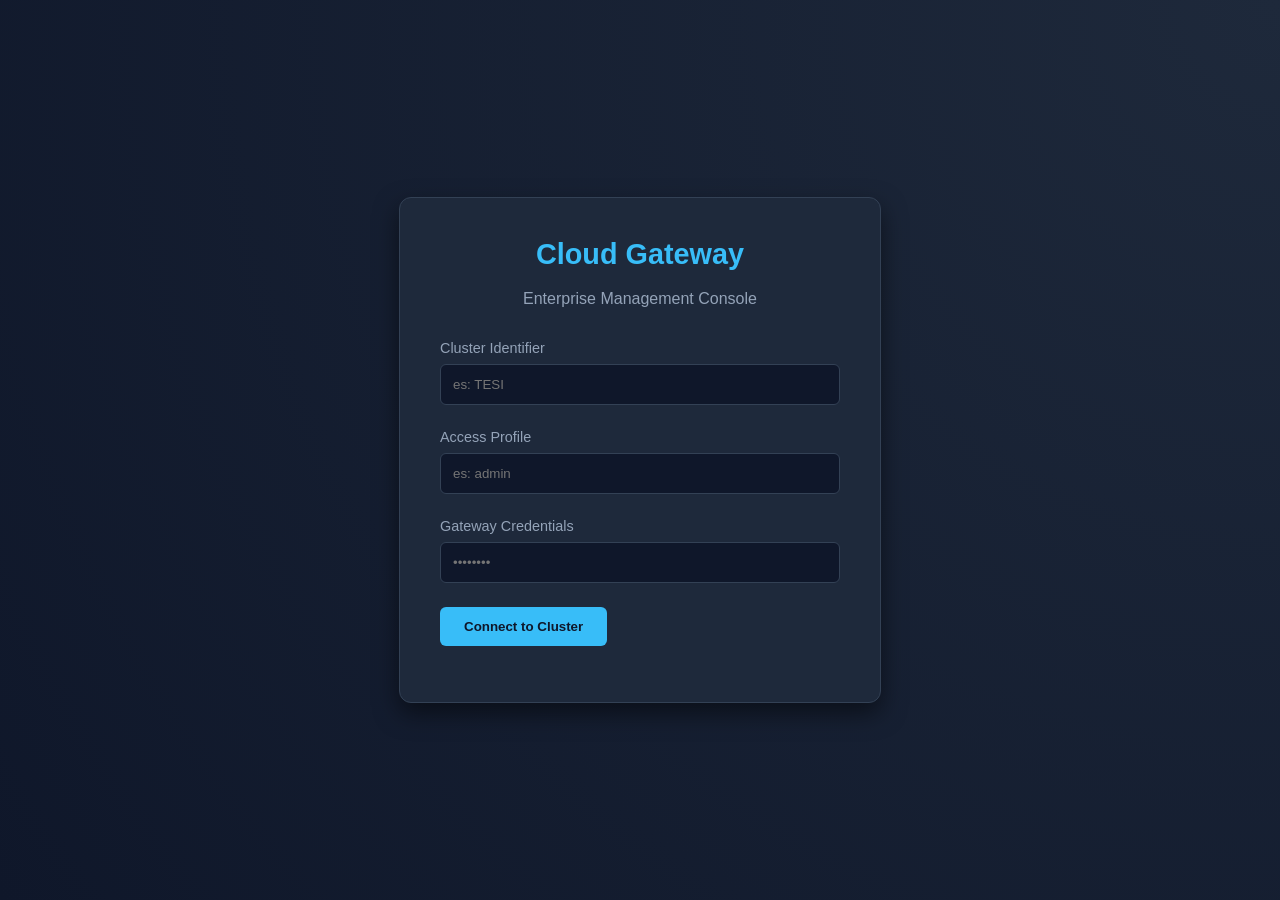
==== frontend/index.html @ ad07cfc7 "Stable frontend v1" ====
<!DOCTYPE html>
<html lang="it">
<head>
    <meta charset="UTF-8">
    <meta name="viewport" content="width=device-width, initial-scale=1.0">
    <title>K8s Gateway - Accesso</title>
    <link rel="stylesheet" href="style.css">
</head>
<body class="auth-page">
    <div class="login-card">
        <h1>Cloud Gateway</h1>
        <p>Enterprise Management Console</p>
        
        <form id="loginForm">
            <div class="form-group">
                <label>Cluster Identifier</label>
                <input type="text" id="clusterId" placeholder="es: TESI" required autocomplete="off">
            </div>
            <div class="form-group">
                <label>Access Profile</label>
                <input type="text" id="profile" placeholder="es: admin" required autocomplete="off">
            </div>
            <div class="form-group">
                <label>Gateway Credentials</label>
                <input type="password" id="password" placeholder="••••••••" required>
            </div>
            <button type="submit" class="btn-primary">Connect to Cluster</button>
        </form>
        <div id="errorMessage" style="color: var(--danger); text-align: center; margin-top: 1rem; font-size: 0.9rem;"></div>
    </div>

    <script>
        document.getElementById('loginForm').addEventListener('submit', async (e) => {
            e.preventDefault();
            const msgDiv = document.getElementById('errorMessage');
            msgDiv.innerText = "";

            const payload = {
                cluster_id: document.getElementById('clusterId').value,
                profile: document.getElementById('profile').value,
                password: document.getElementById('password').value
            };

            try {
                const response = await fetch('http://localhost:8000/auth/login', {
                    method: 'POST',
                    headers: { 'Content-Type': 'application/json' },
                    body: JSON.stringify(payload)
                });

                const data = await response.json();

                if (response.ok) {
                    localStorage.setItem('k8s_jwt', data.access_token);
                    localStorage.setItem('current_cluster', payload.cluster_id);
                    localStorage.setItem('current_profile', payload.profile);
                    window.location.href = 'dashboard.html';
                } else {
                    msgDiv.innerText = data.detail || "Authentication Failed";
                }
            } catch (err) {
                msgDiv.innerText = "Error: System Backend Unreachable";
            }
        });
    </script>
</body>
</html>
---- frontend/style.css ----
:root {
    --bg-dark: #0f172a;
    --side-nav: #1e293b;
    --accent: #38bdf8;
    --accent-hover: #0ea5e9;
    --text-main: #f1f5f9;
    --text-muted: #94a3b8;
    --card-bg: #1e293b;
    --success: #22c55e;
    --danger: #ef4444;
    --warning: #f59e0b;
    --border: #334155;
}

body { 
    font-family: 'Inter', 'Segoe UI', sans-serif; 
    background: var(--bg-dark); 
    margin: 0; 
    color: var(--text-main);
    overflow: hidden;
}

/* Scrollbar Custom */
::-webkit-scrollbar { width: 8px; }
::-webkit-scrollbar-track { background: var(--bg-dark); }
::-webkit-scrollbar-thumb { background: var(--border); border-radius: 4px; }

/* AUTH PAGE */
.auth-page { 
    display: flex; justify-content: center; align-items: center; height: 100vh;
    background: radial-gradient(circle at top right, #1e293b, #0f172a);
}
.login-card { 
    background: var(--card-bg); padding: 2.5rem; border-radius: 12px; 
    box-shadow: 0 10px 25px rgba(0,0,0,0.5); width: 400px; border: 1px solid var(--border);
}
.login-card h1 { color: var(--accent); margin-top: 0; font-size: 1.8rem; text-align: center; }
.login-card p { text-align: center; color: var(--text-muted); margin-bottom: 2rem; }

.form-group { margin-bottom: 1.5rem; }
.form-group label { display: block; margin-bottom: 8px; font-size: 0.9rem; color: var(--text-muted); }
.form-group input { 
    width: 100%; padding: 12px; box-sizing: border-box; background: var(--bg-dark);
    border: 1px solid var(--border); border-radius: 6px; color: white; transition: 0.3s;
}
.form-group input:focus { outline: none; border-color: var(--accent); box-shadow: 0 0 0 2px rgba(56, 189, 248, 0.2); }

/* DASHBOARD LAYOUT */
.navbar { 
    background: var(--side-nav); color: white; padding: 0.8rem 2rem; 
    display: flex; justify-content: space-between; align-items: center;
    border-bottom: 1px solid var(--border); height: 60px; box-sizing: border-box;
}
.nav-brand { font-weight: 800; color: var(--accent); font-size: 1.2rem; }
.btn-logout { 
    background: transparent; color: var(--text-muted); border: 1px solid var(--border);
    padding: 6px 15px; border-radius: 6px; cursor: pointer; transition: 0.3s;
}
.btn-logout:hover { background: var(--danger); color: white; border-color: var(--danger); }

.main-container { display: flex; height: calc(100vh - 60px); }

.sidebar { 
    width: 260px; background: var(--side-nav); border-right: 1px solid var(--border); 
    padding: 1.5rem 0; display: flex; flex-direction: column;
}
.sidebar ul { list-style: none; padding: 0; margin: 0; }
.sidebar li { 
    padding: 12px 24px; cursor: pointer; color: var(--text-muted);
    transition: 0.2s; border-left: 4px solid transparent; display: flex; align-items: center; gap: 10px;
}
.sidebar li:hover { background: rgba(56, 189, 248, 0.1); color: var(--accent); }
.sidebar li.active { background: rgba(56, 189, 248, 0.1); color: var(--accent); border-left-color: var(--accent); }

.content { flex-grow: 1; padding: 2rem; overflow-y: auto; background: var(--bg-dark); }

/* ELEMENTS */
.controls { 
    display: flex; gap: 15px; margin-bottom: 2rem; background: var(--card-bg); 
    padding: 1.5rem; border-radius: 8px; border: 1px solid var(--border); align-items: center;
}
.controls input { 
    background: var(--bg-dark); border: 1px solid var(--border); padding: 10px; 
    border-radius: 6px; color: white; flex-grow: 1;
}

.btn-primary, .btn-action { 
    background: var(--accent); color: var(--bg-dark); border: none; font-weight: bold;
    padding: 12px 24px; border-radius: 6px; cursor: pointer; transition: 0.3s;
}
.btn-primary:hover, .btn-action:hover { background: var(--accent-hover); transform: translateY(-1px); }

/* TABLES */
.data-table { 
    width: 100%; border-collapse: collapse; background: var(--card-bg); 
    border-radius: 8px; overflow: hidden; border: 1px solid var(--border);
}
.data-table th { background: rgba(255,255,255,0.05); text-align: left; padding: 15px; color: var(--accent); font-size: 0.85rem; text-transform: uppercase; }
.data-table td { padding: 15px; border-bottom: 1px solid var(--border); font-size: 0.9rem; }
.data-table tr:hover { background: rgba(255,255,255,0.02); }

/* STATUS BADGES */
.badge { padding: 4px 8px; border-radius: 4px; font-size: 0.75rem; font-weight: bold; text-transform: uppercase; }
.status-running { background: rgba(34, 197, 94, 0.2); color: var(--success); }
.status-pending { background: rgba(245, 158, 11, 0.2); color: var(--warning); }
.status-failed { background: rgba(239, 68, 68, 0.2); color: var(--danger); }

/* FORMS */
.deploy-container { max-width: 800px; margin: 0 auto; background: var(--card-bg); padding: 2rem; border-radius: 12px; border: 1px solid var(--border); }
#yamlEditor { 
    width: 100%; height: 400px; background: #000; color: #00ff00; 
    font-family: 'Courier New', monospace; padding: 1rem; border-radius: 6px; 
    border: 1px solid var(--border); margin-bottom: 1.5rem; resize: vertical;
}
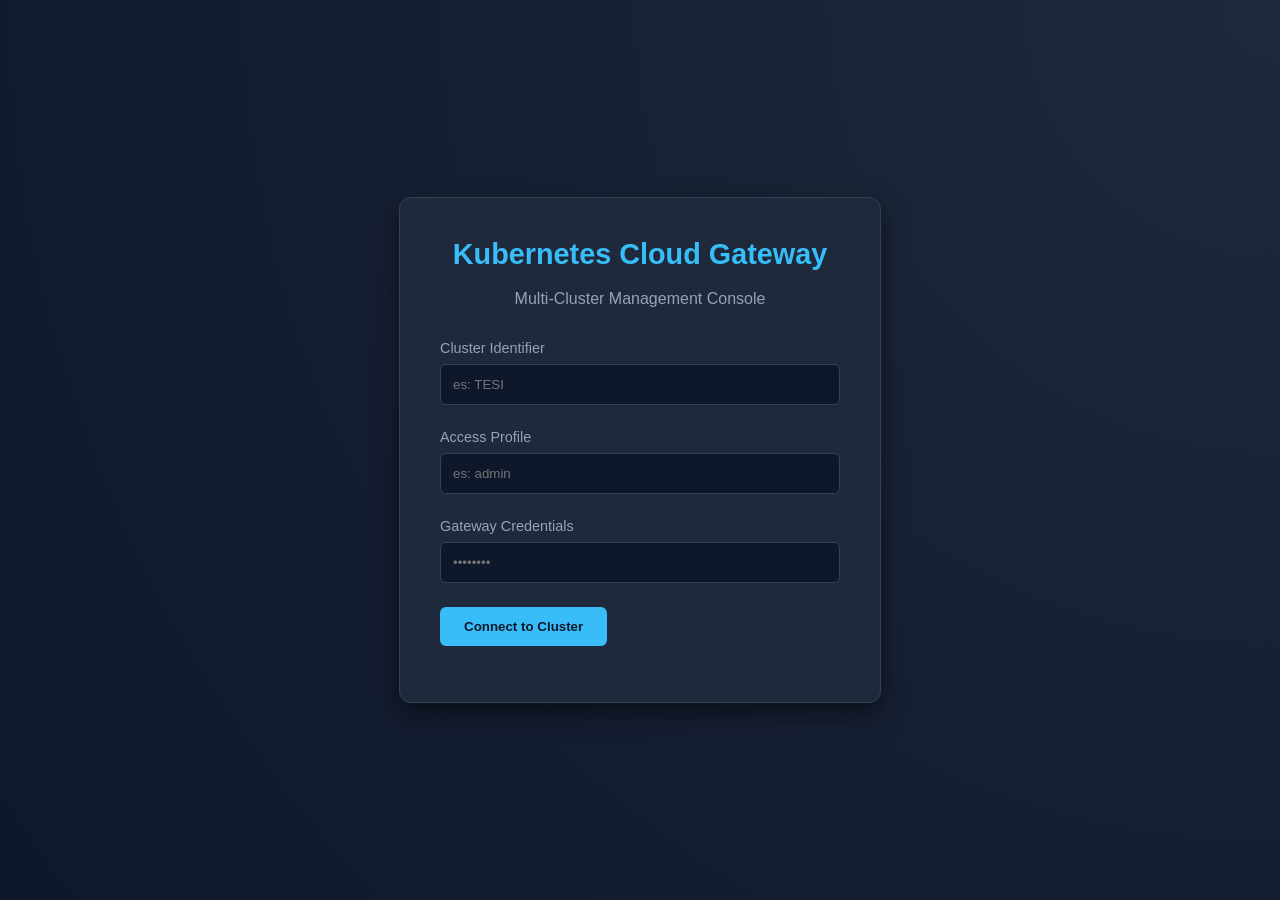
==== commit c375271e: "Stable frontend v1" ====
--- a/frontend/index.html
+++ b/frontend/index.html
@@ -8,8 +8,8 @@
 </head>
 <body class="auth-page">
     <div class="login-card">
-        <h1>Cloud Gateway</h1>
-        <p>Enterprise Management Console</p>
+        <h1>Kubernetes Cloud Gateway</h1>
+        <p>Multi-Cluster Management Console</p>
         
         <form id="loginForm">
             <div class="form-group">
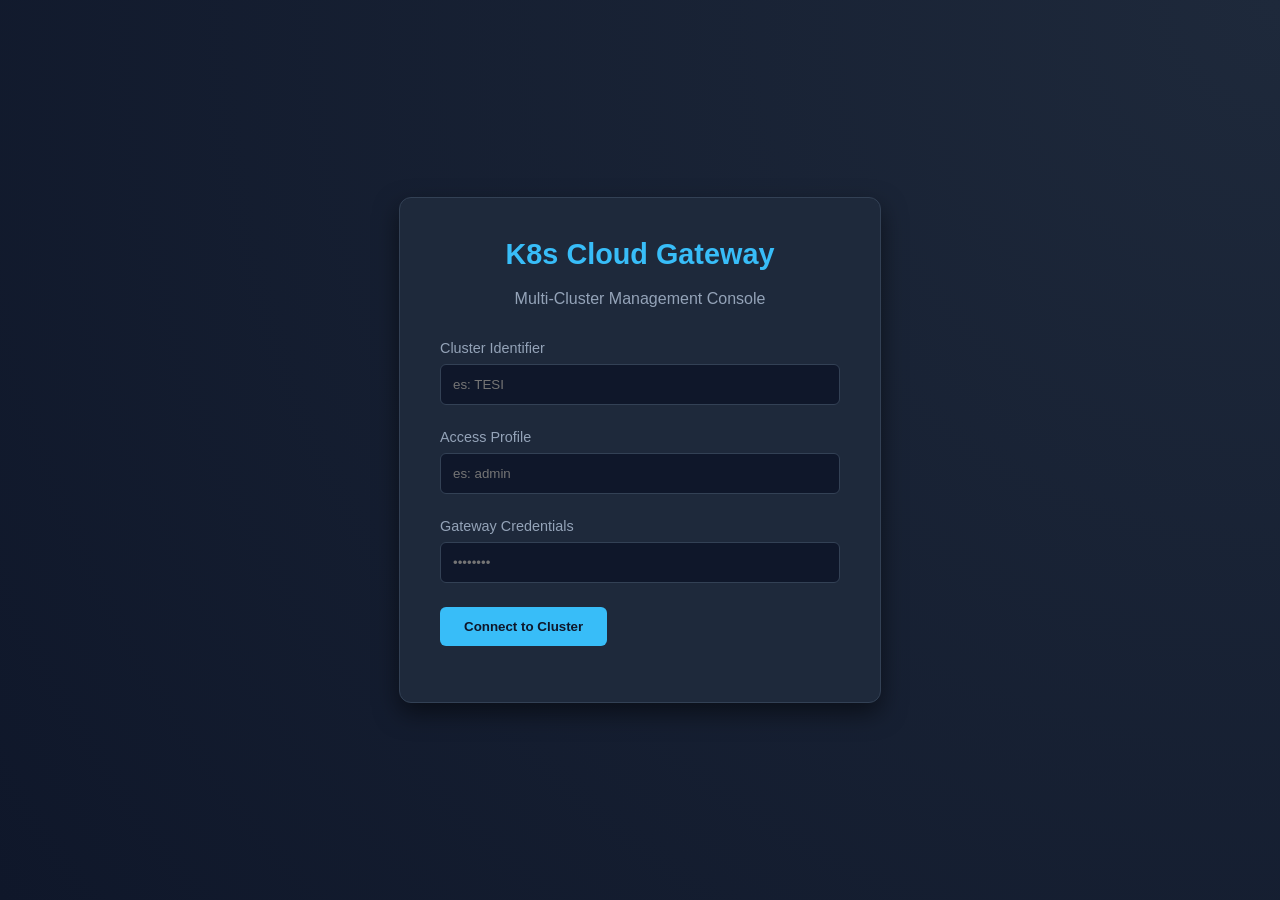
==== commit e65b10c0: "Stable frontend v1" ====
--- a/frontend/index.html
+++ b/frontend/index.html
@@ -8,7 +8,7 @@
 </head>
 <body class="auth-page">
     <div class="login-card">
-        <h1>Kubernetes Cloud Gateway</h1>
+        <h1>K8s Cloud Gateway</h1>
         <p>Multi-Cluster Management Console</p>
         
         <form id="loginForm">
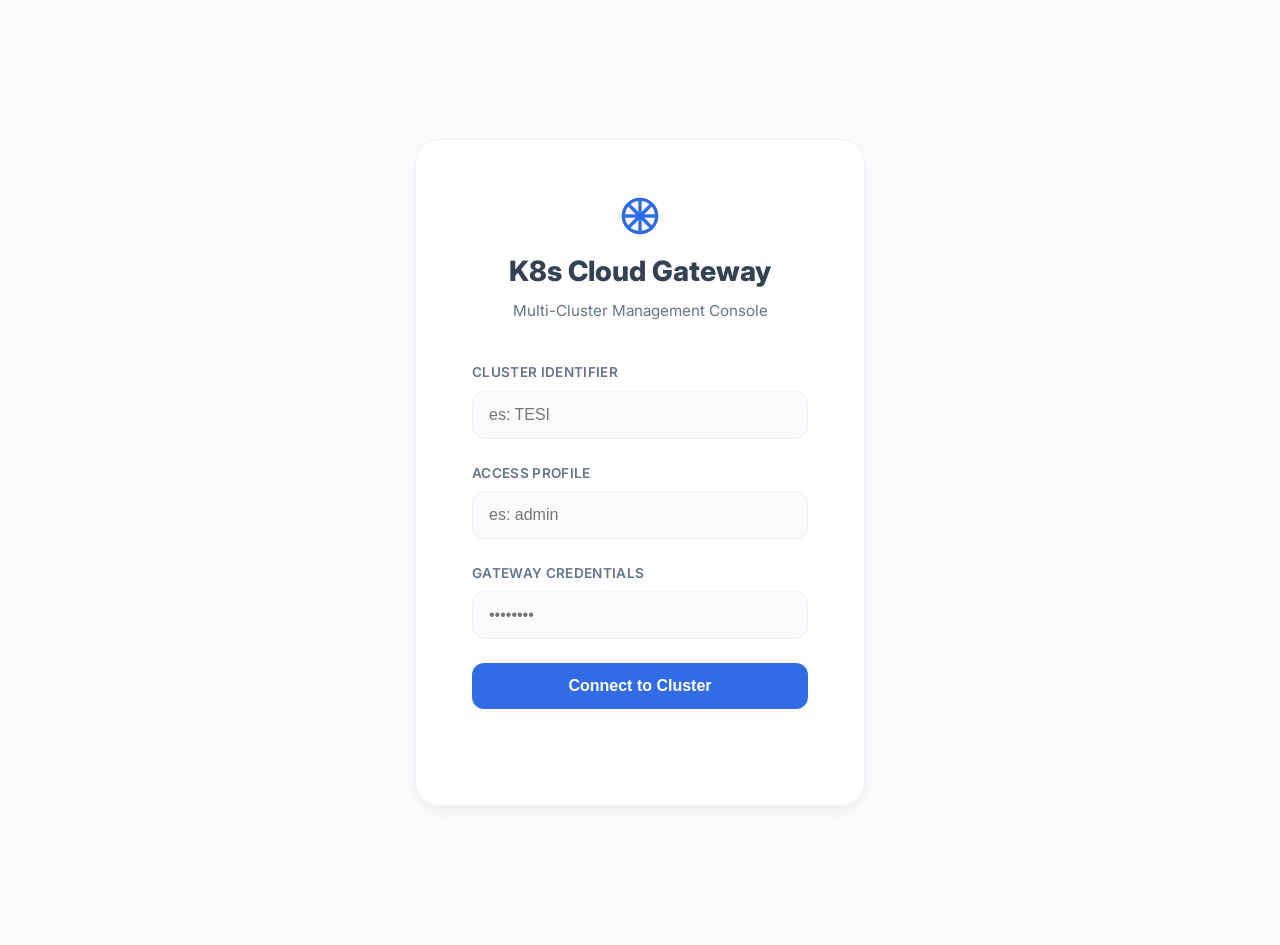
==== commit e5748ff8: "Stable v1: Latest frontend" ====
--- a/frontend/index.html
+++ b/frontend/index.html
@@ -4,12 +4,26 @@
     <meta charset="UTF-8">
     <meta name="viewport" content="width=device-width, initial-scale=1.0">
     <title>K8s Gateway - Accesso</title>
+    <!-- Font Inter per coerenza col CSS -->
+    <link href="https://fonts.googleapis.com/css2?family=Inter:wght@400;500;600;700&display=swap" rel="stylesheet">
     <link rel="stylesheet" href="style.css">
 </head>
 <body class="auth-page">
     <div class="login-card">
-        <h1>K8s Cloud Gateway</h1>
-        <p>Multi-Cluster Management Console</p>
+        <div class="auth-header">
+            <div>
+                <!-- Semplice cerchio blu che richiama il timone di K8s -->
+                <svg width="40" height="40" viewBox="0 0 24 24" fill="none" stroke="currentColor" stroke-width="2" stroke-linecap="round" stroke-linejoin="round" style="color: var(--accent); margin-bottom: 0.5rem;">
+                    <circle cx="12" cy="12" r="10"></circle>
+                    <line x1="12" y1="2" x2="12" y2="22"></line>
+                    <line x1="2" y1="12" x2="22" y2="12"></line>
+                    <path d="m4.93 4.93 14.14 14.14"></path>
+                    <path d="m19.07 4.93-14.14 14.14"></path>
+                </svg>
+            </div>
+            <h1>K8s Cloud Gateway</h1>
+            <p>Multi-Cluster Management Console</p>
+        </div>
         
         <form id="loginForm">
             <div class="form-group">
@@ -24,16 +38,22 @@
                 <label>Gateway Credentials</label>
                 <input type="password" id="password" placeholder="••••••••" required>
             </div>
-            <button type="submit" class="btn-primary">Connect to Cluster</button>
+            <button type="submit" class="btn-primary" style="width: 100%; margin-top: 1rem;">
+                Connect to Cluster
+            </button>
         </form>
-        <div id="errorMessage" style="color: var(--danger); text-align: center; margin-top: 1rem; font-size: 0.9rem;"></div>
+        <div id="errorMessage"></div>
     </div>
 
     <script>
         document.getElementById('loginForm').addEventListener('submit', async (e) => {
             e.preventDefault();
             const msgDiv = document.getElementById('errorMessage');
+            const btn = e.target.querySelector('button');
+            
             msgDiv.innerText = "";
+            btn.innerText = "Connecting...";
+            btn.style.opacity = "0.7";
 
             const payload = {
                 cluster_id: document.getElementById('clusterId').value,
@@ -42,6 +62,7 @@
             };
 
             try {
+                // Sostituisci con l'URL corretto del tuo backend se diverso da localhost
                 const response = await fetch('http://localhost:8000/auth/login', {
                     method: 'POST',
                     headers: { 'Content-Type': 'application/json' },
@@ -57,9 +78,13 @@
                     window.location.href = 'dashboard.html';
                 } else {
                     msgDiv.innerText = data.detail || "Authentication Failed";
+                    btn.innerText = "Connect to Cluster";
+                    btn.style.opacity = "1";
                 }
             } catch (err) {
                 msgDiv.innerText = "Error: System Backend Unreachable";
+                btn.innerText = "Connect to Cluster";
+                btn.style.opacity = "1";
             }
         });
     </script>
--- a/frontend/style.css
+++ b/frontend/style.css
@@ -1,114 +1,259 @@
 :root {
-    --bg-dark: #0f172a;
-    --side-nav: #1e293b;
-    --accent: #38bdf8;
-    --accent-hover: #0ea5e9;
-    --text-main: #f1f5f9;
-    --text-muted: #94a3b8;
-    --card-bg: #1e293b;
-    --success: #22c55e;
-    --danger: #ef4444;
-    --warning: #f59e0b;
-    --border: #334155;
+    /* Palette Soft Panna & K8s Blue - Affinata */
+    --bg-light: #f9fbfe;        /* Sfondo ancora più etereo */
+    --side-nav: #ffffff;        
+    --accent: #326ce5;          
+    --accent-soft: #f0f4ff;     
+    --text-main: #334155;       
+    --text-muted: #64748b;      
+    --card-bg: #ffffff;         
+    --success: #10b981;         
+    --danger: #ef4444;          
+    --warning: #f59e0b;         
+    --border: #eef2f6;          /* Bordi più chiari e meno netti */
+    --shadow: 0 10px 15px -3px rgba(0, 0, 0, 0.04), 0 4px 6px -2px rgba(0, 0, 0, 0.02);
 }
 
 body { 
-    font-family: 'Inter', 'Segoe UI', sans-serif; 
-    background: var(--bg-dark); 
+    font-family: 'Inter', -apple-system, sans-serif; 
+    background: var(--bg-light); 
     margin: 0; 
     color: var(--text-main);
     overflow: hidden;
-}
-
-/* Scrollbar Custom */
-::-webkit-scrollbar { width: 8px; }
-::-webkit-scrollbar-track { background: var(--bg-dark); }
-::-webkit-scrollbar-thumb { background: var(--border); border-radius: 4px; }
+    line-height: 1.5;
+    -webkit-font-smoothing: antialiased;
+}
+
+/* Scrollbar Custom Minimal */
+::-webkit-scrollbar { width: 5px; }
+::-webkit-scrollbar-track { background: transparent; }
+::-webkit-scrollbar-thumb { background: #e2e8f0; border-radius: 10px; }
 
 /* AUTH PAGE */
 .auth-page { 
     display: flex; justify-content: center; align-items: center; height: 100vh;
-    background: radial-gradient(circle at top right, #1e293b, #0f172a);
+    background: #f8fafc;
 }
 .login-card { 
-    background: var(--card-bg); padding: 2.5rem; border-radius: 12px; 
-    box-shadow: 0 10px 25px rgba(0,0,0,0.5); width: 400px; border: 1px solid var(--border);
-}
-.login-card h1 { color: var(--accent); margin-top: 0; font-size: 1.8rem; text-align: center; }
-.login-card p { text-align: center; color: var(--text-muted); margin-bottom: 2rem; }
-
-.form-group { margin-bottom: 1.5rem; }
-.form-group label { display: block; margin-bottom: 8px; font-size: 0.9rem; color: var(--text-muted); }
-.form-group input { 
-    width: 100%; padding: 12px; box-sizing: border-box; background: var(--bg-dark);
-    border: 1px solid var(--border); border-radius: 6px; color: white; transition: 0.3s;
-}
-.form-group input:focus { outline: none; border-color: var(--accent); box-shadow: 0 0 0 2px rgba(56, 189, 248, 0.2); }
+    background: var(--card-bg); padding: 3.5rem; border-radius: 24px; 
+    box-shadow: var(--shadow); width: 400px; border: 1px solid var(--border);
+}
 
 /* DASHBOARD LAYOUT */
 .navbar { 
-    background: var(--side-nav); color: white; padding: 0.8rem 2rem; 
+    background: #ffffff; color: var(--text-main); padding: 0 2rem; 
     display: flex; justify-content: space-between; align-items: center;
-    border-bottom: 1px solid var(--border); height: 60px; box-sizing: border-box;
-}
-.nav-brand { font-weight: 800; color: var(--accent); font-size: 1.2rem; }
-.btn-logout { 
-    background: transparent; color: var(--text-muted); border: 1px solid var(--border);
-    padding: 6px 15px; border-radius: 6px; cursor: pointer; transition: 0.3s;
-}
-.btn-logout:hover { background: var(--danger); color: white; border-color: var(--danger); }
-
-.main-container { display: flex; height: calc(100vh - 60px); }
-
+    border-bottom: 1px solid var(--border); height: 70px; box-sizing: border-box;
+    position: relative; z-index: 10;
+}
+.nav-brand { font-weight: 700; color: var(--accent); font-size: 18px; text-transform: uppercase; letter-spacing: 0.05em; }
+
+.main-container { display: flex; height: calc(100vh - 70px); }
+
+/* SIDEBAR - Full Height & Minimal */
 .sidebar { 
     width: 260px; background: var(--side-nav); border-right: 1px solid var(--border); 
-    padding: 1.5rem 0; display: flex; flex-direction: column;
+    padding: 2rem 1rem; display: flex; flex-direction: column; box-sizing: border-box;
+    height: 100%; /* Occupa tutta la colonna */
 }
 .sidebar ul { list-style: none; padding: 0; margin: 0; }
 .sidebar li { 
-    padding: 12px 24px; cursor: pointer; color: var(--text-muted);
-    transition: 0.2s; border-left: 4px solid transparent; display: flex; align-items: center; gap: 10px;
-}
-.sidebar li:hover { background: rgba(56, 189, 248, 0.1); color: var(--accent); }
-.sidebar li.active { background: rgba(56, 189, 248, 0.1); color: var(--accent); border-left-color: var(--accent); }
-
-.content { flex-grow: 1; padding: 2rem; overflow-y: auto; background: var(--bg-dark); }
-
-/* ELEMENTS */
+    padding: 12px 16px; cursor: pointer; color: var(--text-muted); margin-bottom: 6px;
+    transition: all 0.3s cubic-bezier(0.4, 0, 0.2, 1); border-radius: 12px; 
+    display: flex; align-items: center; gap: 12px; font-weight: 500; font-size: 0.9rem;
+}
+.sidebar li i { font-size: 1.1rem; transition: 0.3s; }
+.sidebar li:hover { background: var(--accent-soft); color: var(--accent); }
+.sidebar li.active { background: var(--accent-soft); color: var(--accent); font-weight: 600; }
+
+.content { flex-grow: 1; padding: 3rem; overflow-y: auto; background: var(--bg-light); }
+
+/* CONTROLS - Floating Card Style */
 .controls { 
-    display: flex; gap: 15px; margin-bottom: 2rem; background: var(--card-bg); 
-    padding: 1.5rem; border-radius: 8px; border: 1px solid var(--border); align-items: center;
+    display: flex; gap: 12px; margin-bottom: 2.5rem; background: var(--card-bg); 
+    padding: 1rem 1.5rem; border-radius: 16px; border: 1px solid var(--border); align-items: center;
+    box-shadow: var(--shadow);
 }
 .controls input { 
-    background: var(--bg-dark); border: 1px solid var(--border); padding: 10px; 
-    border-radius: 6px; color: white; flex-grow: 1;
-}
-
-.btn-primary, .btn-action { 
-    background: var(--accent); color: var(--bg-dark); border: none; font-weight: bold;
-    padding: 12px 24px; border-radius: 6px; cursor: pointer; transition: 0.3s;
-}
-.btn-primary:hover, .btn-action:hover { background: var(--accent-hover); transform: translateY(-1px); }
-
-/* TABLES */
+    background: #f8fafc; border: 1px solid var(--border); padding: 12px 16px; 
+    border-radius: 10px; color: var(--text-main); flex-grow: 1; box-sizing: border-box;
+    font-size: 0.9rem; transition: 0.3s;
+}
+.controls input:focus { border-color: var(--accent); outline: none; background: #fff; }
+
+/* PULSANTI - Nuova versione Delicata (Ghost/Light Style) */
+.btn-small, .btn-action, .btn-primary { 
+    border-radius: 10px; font-weight: 600; cursor: pointer; transition: 0.3s;
+    border: 1px solid transparent; display: inline-flex; align-items: center; justify-content: center; gap: 8px;
+}
+
+/* Pulsante Plus (Crea Namespace) e Action */
+.btn-small { background: #fff; border: 1px solid var(--border); color: var(--text-muted); padding: 8px 12px; }
+.btn-small:hover { border-color: var(--accent); color: var(--accent); background: var(--accent-soft); }
+
+.btn-action, .btn-primary { background: var(--accent); color: #fff; padding: 12px 24px; font-size: 0.9rem; }
+.btn-action:hover { background: #2557c0; box-shadow: 0 4px 15px rgba(50, 108, 229, 0.2); }
+
+/* Pulsanti nelle Tabelle (Scale, Restart, Delete) - Light & Colorful */
+button[onclick*="scaleDeploy"] { background: #eff6ff; color: #3b82f6; border-color: #dbeafe; }
+button[onclick*="scaleDeploy"]:hover { background: #3b82f6; color: #fff; }
+
+button[onclick*="restartDeploy"] { background: #fffbeb; color: #d97706; border-color: #fef3c7; }
+button[onclick*="restartDeploy"]:hover { background: #f59e0b; color: #fff; }
+
+button[onclick*="deleteDeploy"] { background: #fef2f2; color: #dc2626; border-color: #fee2e2; }
+button[onclick*="deleteDeploy"]:hover { background: #ef4444; color: #fff; }
+
+.btn-logout { background: #fff; color: var(--text-muted); border: 1px solid var(--border); padding: 8px 16px; font-size: 0.8rem; border-radius: 10px; }
+.btn-logout:hover { background: #fef2f2; color: var(--danger); border-color: #fecaca; }
+
+/* TABLES - Elegant & Clean */
 .data-table { 
-    width: 100%; border-collapse: collapse; background: var(--card-bg); 
-    border-radius: 8px; overflow: hidden; border: 1px solid var(--border);
-}
-.data-table th { background: rgba(255,255,255,0.05); text-align: left; padding: 15px; color: var(--accent); font-size: 0.85rem; text-transform: uppercase; }
-.data-table td { padding: 15px; border-bottom: 1px solid var(--border); font-size: 0.9rem; }
-.data-table tr:hover { background: rgba(255,255,255,0.02); }
-
-/* STATUS BADGES */
-.badge { padding: 4px 8px; border-radius: 4px; font-size: 0.75rem; font-weight: bold; text-transform: uppercase; }
-.status-running { background: rgba(34, 197, 94, 0.2); color: var(--success); }
-.status-pending { background: rgba(245, 158, 11, 0.2); color: var(--warning); }
-.status-failed { background: rgba(239, 68, 68, 0.2); color: var(--danger); }
-
-/* FORMS */
-.deploy-container { max-width: 800px; margin: 0 auto; background: var(--card-bg); padding: 2rem; border-radius: 12px; border: 1px solid var(--border); }
+    width: 100%; border-collapse: separate; border-spacing: 0; background: var(--card-bg); 
+    border-radius: 20px; border: 1px solid var(--border); box-shadow: var(--shadow);
+    overflow: hidden;
+}
+.data-table th { 
+    background: #fbfcfe; text-align: left; padding: 16px 20px; 
+    color: var(--text-muted); font-size: 0.75rem; font-weight: 700; text-transform: uppercase; letter-spacing: 0.05em;
+    border-bottom: 1px solid var(--border);
+}
+.data-table td { padding: 16px 20px; border-bottom: 1px solid var(--border); font-size: 0.9rem; vertical-align: middle; }
+.data-table tr:hover { background: #f8fafc; }
+
+/* STATUS BADGES - Soft Pill Style */
+.badge { 
+    padding: 6px 12px; border-radius: 30px; font-size: 0.7rem; font-weight: 700; 
+    text-transform: uppercase; letter-spacing: 0.05em; border: 1px solid transparent;
+}
+.status-running { background: #ecfdf5; color: #059669; border-color: #d1fae5; }
+.status-pending { background: #fffbeb; color: #d97706; border-color: #fef3c7; }
+
+/* DEPLOY CONTAINER & EDITOR */
+.deploy-container { 
+    max-width: 900px; margin: 0 auto; background: var(--card-bg); 
+    padding: 3rem; border-radius: 24px; border: 1px solid var(--border);
+    box-shadow: var(--shadow); box-sizing: border-box;
+}
+
 #yamlEditor { 
-    width: 100%; height: 400px; background: #000; color: #00ff00; 
-    font-family: 'Courier New', monospace; padding: 1rem; border-radius: 6px; 
-    border: 1px solid var(--border); margin-bottom: 1.5rem; resize: vertical;
+    width: 100%; height: 380px; 
+    background: #fcfdfe; color: #334155; 
+    font-family: 'JetBrains Mono', 'Menlo', monospace; 
+    padding: 1.5rem; border-radius: 12px; border: 1px solid var(--border); 
+    margin-bottom: 2rem; resize: vertical; box-sizing: border-box;
+    font-size: 0.85rem; line-height: 1.7; transition: 0.3s;
+}
+#yamlEditor:focus { border-color: var(--accent); outline: none; background: #fff; box-shadow: 0 0 0 4px rgba(50, 108, 229, 0.05); }
+
+
+
+/* AUTH PAGE */
+.auth-page { 
+    display: flex; 
+    flex-direction: column;
+    justify-content: center; /* Centra verticale */
+    align-items: center;     /* Centra orizzontale */
+    min-height: 105vh;       /* Forza l'altezza della finestra */
+    width: 100vw;
+    background: #f8fafc;
+}
+
+.login-card { 
+    background: var(--card-bg); 
+    padding: 3.5rem; 
+    border-radius: 24px; 
+    box-shadow: var(--shadow); 
+    width: 100%;
+    max-width: 450px; 
+    border: 1px solid var(--border);
+    box-sizing: border-box;
+}
+
+.auth-header {
+    text-align: center;
+    margin-bottom: 2.5rem;
+}
+
+.auth-header h1 {
+    font-size: 1.75rem;
+    font-weight: 800;
+    margin: 0;
+    color: var(--text-main);
+}
+
+.auth-header p {
+    color: var(--text-muted);
+    font-size: 0.95rem;
+    margin: 0.5rem 0 0 0;
+}
+
+/* Form Groups */
+.form-group {
+    margin-bottom: 1.5rem;
+    text-align: left;
+}
+
+.form-group label {
+    display: block;
+    font-size: 0.85rem;
+    font-weight: 600;
+    color: var(--text-muted);
+    margin-bottom: 0.5rem;
+    text-transform: uppercase;
+    letter-spacing: 0.025em;
+}
+
+.form-group input {
+    width: 100%;
+    background: #f8fafc;
+    border: 1px solid var(--border);
+    padding: 14px 16px;
+    border-radius: 12px;
+    color: var(--text-main);
+    box-sizing: border-box;
+    font-size: 1rem;
+    transition: all 0.3s;
+}
+
+.form-group input:focus {
+    border-color: var(--accent);
+    outline: none;
+    background: #fff;
+    box-shadow: 0 0 0 4px rgba(50, 108, 229, 0.08);
+}
+
+/* Pulsanti */
+.btn-primary { 
+    background: var(--accent); 
+    color: #fff; 
+    padding: 14px 24px; 
+    font-size: 1rem;
+    font-weight: 600; 
+    cursor: pointer; 
+    transition: 0.3s;
+    border: none;
+    border-radius: 12px;
+    display: flex;
+    align-items: center;
+    justify-content: center;
+}
+
+.btn-primary:hover { 
+    background: #2557c0; 
+    box-shadow: 0 4px 15px rgba(50, 108, 229, 0.2); 
+    transform: translateY(-1px);
+}
+
+.btn-primary:active {
+    transform: translateY(0);
+}
+
+#errorMessage {
+    color: var(--danger);
+    text-align: center;
+    margin-top: 1.25rem;
+    font-size: 0.85rem;
+    font-weight: 500;
+    min-height: 1.25rem;
 }
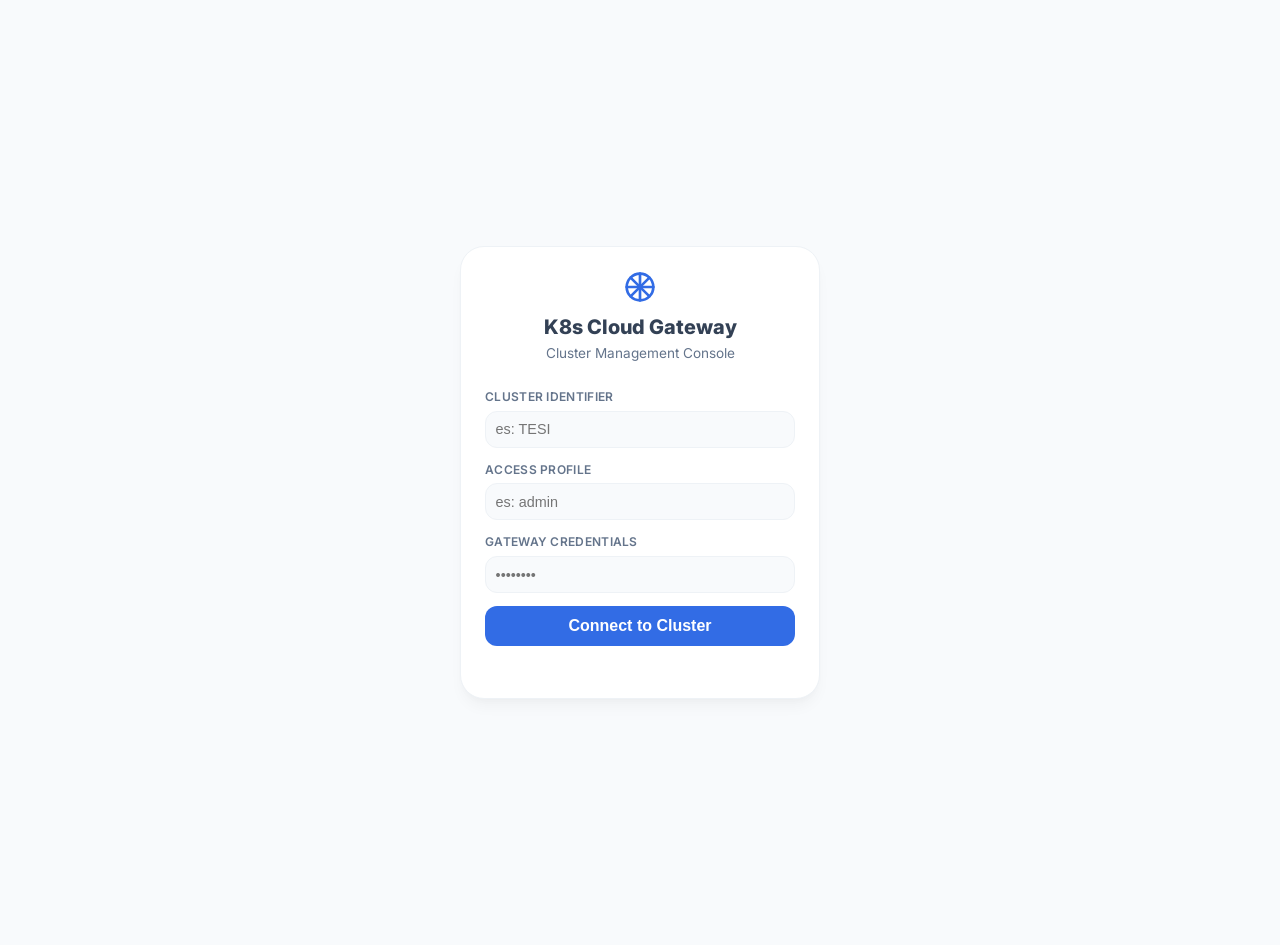
==== commit 21bc6ec5: "Update v1 frontend: added label filter and others" ====
--- a/frontend/index.html
+++ b/frontend/index.html
@@ -4,25 +4,65 @@
     <meta charset="UTF-8">
     <meta name="viewport" content="width=device-width, initial-scale=1.0">
     <title>K8s Gateway - Accesso</title>
-    <!-- Font Inter per coerenza col CSS -->
     <link href="https://fonts.googleapis.com/css2?family=Inter:wght@400;500;600;700&display=swap" rel="stylesheet">
     <link rel="stylesheet" href="style.css">
+    <style>
+        /* Override specifici per compattare la login senza toccare il CSS globale */
+        .login-card {
+            padding: 1.5rem !important; /* Ridotto da 2rem o superiore */
+            max-width: 360px !important;
+            margin: auto;
+        }
+        .auth-header {
+            margin-bottom: 1.5rem !important;
+            text-align: center;
+        }
+        .auth-header svg {
+            margin-bottom: 0.2rem !important;
+            width: 32px; height: 32px; /* Leggermente più piccolo */
+        }
+        .auth-header h1 {
+            font-size: 1.25rem !important;
+            margin-bottom: 0.1rem !important;
+        }
+        .auth-header p {
+            font-size: 0.85rem !important;
+            margin: 0;
+        }
+        .form-group {
+            margin-bottom: 0.8rem !important;
+        }
+        .form-group label {
+            font-size: 0.75rem !important;
+            margin-bottom: 0.3rem !important;
+            display: block;
+        }
+        input {
+            padding: 0.6rem !important;
+            font-size: 0.9rem !important;
+        }
+        #errorMessage {
+            color: #e11d48;
+            font-size: 0.8rem;
+            text-align: center;
+            border-radius: 6px;
+            margin-top: 0.5rem; /* Margine ridotto */
+            transition: all 0.2s ease; /* Transizione fluida */
+        }
+    </style>
 </head>
-<body class="auth-page">
+<body class="auth-page" style="display: flex; align-items: center; justify-content: center; height: 100vh; margin: 0;">
     <div class="login-card">
         <div class="auth-header">
-            <div>
-                <!-- Semplice cerchio blu che richiama il timone di K8s -->
-                <svg width="40" height="40" viewBox="0 0 24 24" fill="none" stroke="currentColor" stroke-width="2" stroke-linecap="round" stroke-linejoin="round" style="color: var(--accent); margin-bottom: 0.5rem;">
-                    <circle cx="12" cy="12" r="10"></circle>
-                    <line x1="12" y1="2" x2="12" y2="22"></line>
-                    <line x1="2" y1="12" x2="22" y2="12"></line>
-                    <path d="m4.93 4.93 14.14 14.14"></path>
-                    <path d="m19.07 4.93-14.14 14.14"></path>
-                </svg>
-            </div>
+            <svg viewBox="0 0 24 24" fill="none" stroke="currentColor" stroke-width="2" stroke-linecap="round" stroke-linejoin="round" style="color: var(--accent);">
+                <circle cx="12" cy="12" r="10"></circle>
+                <line x1="12" y1="2" x2="12" y2="22"></line>
+                <line x1="2" y1="12" x2="22" y2="12"></line>
+                <path d="m4.93 4.93 14.14 14.14"></path>
+                <path d="m19.07 4.93-14.14 14.14"></path>
+            </svg>
             <h1>K8s Cloud Gateway</h1>
-            <p>Multi-Cluster Management Console</p>
+            <p>Cluster Management Console</p>
         </div>
         
         <form id="loginForm">
@@ -38,7 +78,7 @@
                 <label>Gateway Credentials</label>
                 <input type="password" id="password" placeholder="••••••••" required>
             </div>
-            <button type="submit" class="btn-primary" style="width: 100%; margin-top: 1rem;">
+            <button type="submit" class="btn-primary" style="width: 100%; margin-top: 0.5rem; padding: 0.7rem;">
                 Connect to Cluster
             </button>
         </form>
@@ -52,8 +92,9 @@
             const btn = e.target.querySelector('button');
             
             msgDiv.innerText = "";
+            msgDiv.style.padding = "0";
             btn.innerText = "Connecting...";
-            btn.style.opacity = "0.7";
+            btn.disabled = true;
 
             const payload = {
                 cluster_id: document.getElementById('clusterId').value,
@@ -62,7 +103,6 @@
             };
 
             try {
-                // Sostituisci con l'URL corretto del tuo backend se diverso da localhost
                 const response = await fetch('http://localhost:8000/auth/login', {
                     method: 'POST',
                     headers: { 'Content-Type': 'application/json' },
@@ -78,13 +118,15 @@
                     window.location.href = 'dashboard.html';
                 } else {
                     msgDiv.innerText = data.detail || "Authentication Failed";
+                    msgDiv.style.padding = "8px";
                     btn.innerText = "Connect to Cluster";
-                    btn.style.opacity = "1";
+                    btn.disabled = false;
                 }
             } catch (err) {
-                msgDiv.innerText = "Error: System Backend Unreachable";
+                msgDiv.innerText = "Error: Backend Unreachable";
+                msgDiv.style.padding = "8px";
                 btn.innerText = "Connect to Cluster";
-                btn.style.opacity = "1";
+                btn.disabled = false;
             }
         });
     </script>
--- a/frontend/style.css
+++ b/frontend/style.css
@@ -1,6 +1,6 @@
 :root {
     /* Palette Soft Panna & K8s Blue - Affinata */
-    --bg-light: #f9fbfe;        /* Sfondo ancora più etereo */
+    --bg-light: #f9fbfe;
     --side-nav: #ffffff;        
     --accent: #326ce5;          
     --accent-soft: #f0f4ff;     
@@ -10,8 +10,13 @@
     --success: #10b981;         
     --danger: #ef4444;          
     --warning: #f59e0b;         
-    --border: #eef2f6;          /* Bordi più chiari e meno netti */
+    --border: #eef2f6;
     --shadow: 0 10px 15px -3px rgba(0, 0, 0, 0.04), 0 4px 6px -2px rgba(0, 0, 0, 0.02);
+}
+
+/* 🔴 FIX STRUTTURA BASE */
+html, body {
+    height: 100%;
 }
 
 body { 
@@ -48,15 +53,29 @@
 }
 .nav-brand { font-weight: 700; color: var(--accent); font-size: 18px; text-transform: uppercase; letter-spacing: 0.05em; }
 
-.main-container { display: flex; height: calc(100vh - 70px); }
-
-/* SIDEBAR - Full Height & Minimal */
+/* 🔴 FIX MAIN CONTAINER */
+.main-container { 
+    display: flex; 
+    height: calc(100vh - 70px); 
+    overflow: hidden;
+}
+
+/* SIDEBAR */
 .sidebar { 
-    width: 260px; background: var(--side-nav); border-right: 1px solid var(--border); 
-    padding: 2rem 1rem; display: flex; flex-direction: column; box-sizing: border-box;
-    height: 100%; /* Occupa tutta la colonna */
-}
+    width: 260px; 
+    background: var(--side-nav); 
+    border-right: 1px solid var(--border); 
+    padding: 2rem 1rem; 
+    display: flex; 
+    flex-direction: column; 
+    box-sizing: border-box;
+    height: 100%;
+    overflow-y: auto; /* 🔥 FIX SCROLL */
+    flex-shrink: 0;
+}
+
 .sidebar ul { list-style: none; padding: 0; margin: 0; }
+
 .sidebar li { 
     padding: 12px 16px; cursor: pointer; color: var(--text-muted); margin-bottom: 6px;
     transition: all 0.3s cubic-bezier(0.4, 0, 0.2, 1); border-radius: 12px; 
@@ -66,9 +85,17 @@
 .sidebar li:hover { background: var(--accent-soft); color: var(--accent); }
 .sidebar li.active { background: var(--accent-soft); color: var(--accent); font-weight: 600; }
 
-.content { flex-grow: 1; padding: 3rem; overflow-y: auto; background: var(--bg-light); }
-
-/* CONTROLS - Floating Card Style */
+/* 🔴 FIX CONTENT */
+.content { 
+    flex-grow: 1; 
+    padding: 3rem; 
+    overflow-y: auto; /* 🔥 scroll indipendente */
+    background: var(--bg-light);
+    height: 100%;
+    box-sizing: border-box;
+}
+
+/* CONTROLS */
 .controls { 
     display: flex; gap: 12px; margin-bottom: 2.5rem; background: var(--card-bg); 
     padding: 1rem 1.5rem; border-radius: 16px; border: 1px solid var(--border); align-items: center;
@@ -81,20 +108,19 @@
 }
 .controls input:focus { border-color: var(--accent); outline: none; background: #fff; }
 
-/* PULSANTI - Nuova versione Delicata (Ghost/Light Style) */
+/* BUTTONS */
 .btn-small, .btn-action, .btn-primary { 
     border-radius: 10px; font-weight: 600; cursor: pointer; transition: 0.3s;
     border: 1px solid transparent; display: inline-flex; align-items: center; justify-content: center; gap: 8px;
 }
 
-/* Pulsante Plus (Crea Namespace) e Action */
 .btn-small { background: #fff; border: 1px solid var(--border); color: var(--text-muted); padding: 8px 12px; }
 .btn-small:hover { border-color: var(--accent); color: var(--accent); background: var(--accent-soft); }
 
 .btn-action, .btn-primary { background: var(--accent); color: #fff; padding: 12px 24px; font-size: 0.9rem; }
 .btn-action:hover { background: #2557c0; box-shadow: 0 4px 15px rgba(50, 108, 229, 0.2); }
 
-/* Pulsanti nelle Tabelle (Scale, Restart, Delete) - Light & Colorful */
+/* TABLE BUTTONS */
 button[onclick*="scaleDeploy"] { background: #eff6ff; color: #3b82f6; border-color: #dbeafe; }
 button[onclick*="scaleDeploy"]:hover { background: #3b82f6; color: #fff; }
 
@@ -107,7 +133,7 @@
 .btn-logout { background: #fff; color: var(--text-muted); border: 1px solid var(--border); padding: 8px 16px; font-size: 0.8rem; border-radius: 10px; }
 .btn-logout:hover { background: #fef2f2; color: var(--danger); border-color: #fecaca; }
 
-/* TABLES - Elegant & Clean */
+/* TABLES */
 .data-table { 
     width: 100%; border-collapse: separate; border-spacing: 0; background: var(--card-bg); 
     border-radius: 20px; border: 1px solid var(--border); box-shadow: var(--shadow);
@@ -121,7 +147,7 @@
 .data-table td { padding: 16px 20px; border-bottom: 1px solid var(--border); font-size: 0.9rem; vertical-align: middle; }
 .data-table tr:hover { background: #f8fafc; }
 
-/* STATUS BADGES - Soft Pill Style */
+/* BADGES */
 .badge { 
     padding: 6px 12px; border-radius: 30px; font-size: 0.7rem; font-weight: 700; 
     text-transform: uppercase; letter-spacing: 0.05em; border: 1px solid transparent;
@@ -129,7 +155,7 @@
 .status-running { background: #ecfdf5; color: #059669; border-color: #d1fae5; }
 .status-pending { background: #fffbeb; color: #d97706; border-color: #fef3c7; }
 
-/* DEPLOY CONTAINER & EDITOR */
+/* DEPLOY */
 .deploy-container { 
     max-width: 900px; margin: 0 auto; background: var(--card-bg); 
     padding: 3rem; border-radius: 24px; border: 1px solid var(--border);
@@ -146,15 +172,13 @@
 }
 #yamlEditor:focus { border-color: var(--accent); outline: none; background: #fff; box-shadow: 0 0 0 4px rgba(50, 108, 229, 0.05); }
 
-
-
-/* AUTH PAGE */
+/* AUTH PAGE (seconda definizione mantenuta) */
 .auth-page { 
     display: flex; 
     flex-direction: column;
-    justify-content: center; /* Centra verticale */
-    align-items: center;     /* Centra orizzontale */
-    min-height: 105vh;       /* Forza l'altezza della finestra */
+    justify-content: center;
+    align-items: center;
+    min-height: 105vh;
     width: 100vw;
     background: #f8fafc;
 }
@@ -188,7 +212,7 @@
     margin: 0.5rem 0 0 0;
 }
 
-/* Form Groups */
+/* FORM */
 .form-group {
     margin-bottom: 1.5rem;
     text-align: left;
@@ -223,7 +247,7 @@
     box-shadow: 0 0 0 4px rgba(50, 108, 229, 0.08);
 }
 
-/* Pulsanti */
+/* BUTTON */
 .btn-primary { 
     background: var(--accent); 
     color: #fff; 
@@ -256,4 +280,27 @@
     font-size: 0.85rem;
     font-weight: 500;
     min-height: 1.25rem;
+}
+
+/* Badge ultra-compatti */
+.label-badge {
+    display: inline-block;
+    background: #f1f5f9;
+    color: #64748b;
+    font-size: 0.6rem; /* Font più piccolo */
+    padding: 1px 5px;
+    border-radius: 3px;
+    margin: 1px 2px;
+    border: 1px solid #e2e8f0;
+    font-family: monospace;
+    white-space: nowrap;
+}
+
+/* Contenitore per limitare l'espansione della colonna */
+.labels-column {
+    max-width: 180px; /* Impedisce alla colonna di allargarsi troppo */
+    max-height: 60px;  /* Se ci sono troppe label, le tronca con scroll */
+    overflow-y: auto;
+    display: block;
+    line-height: 1;
 }
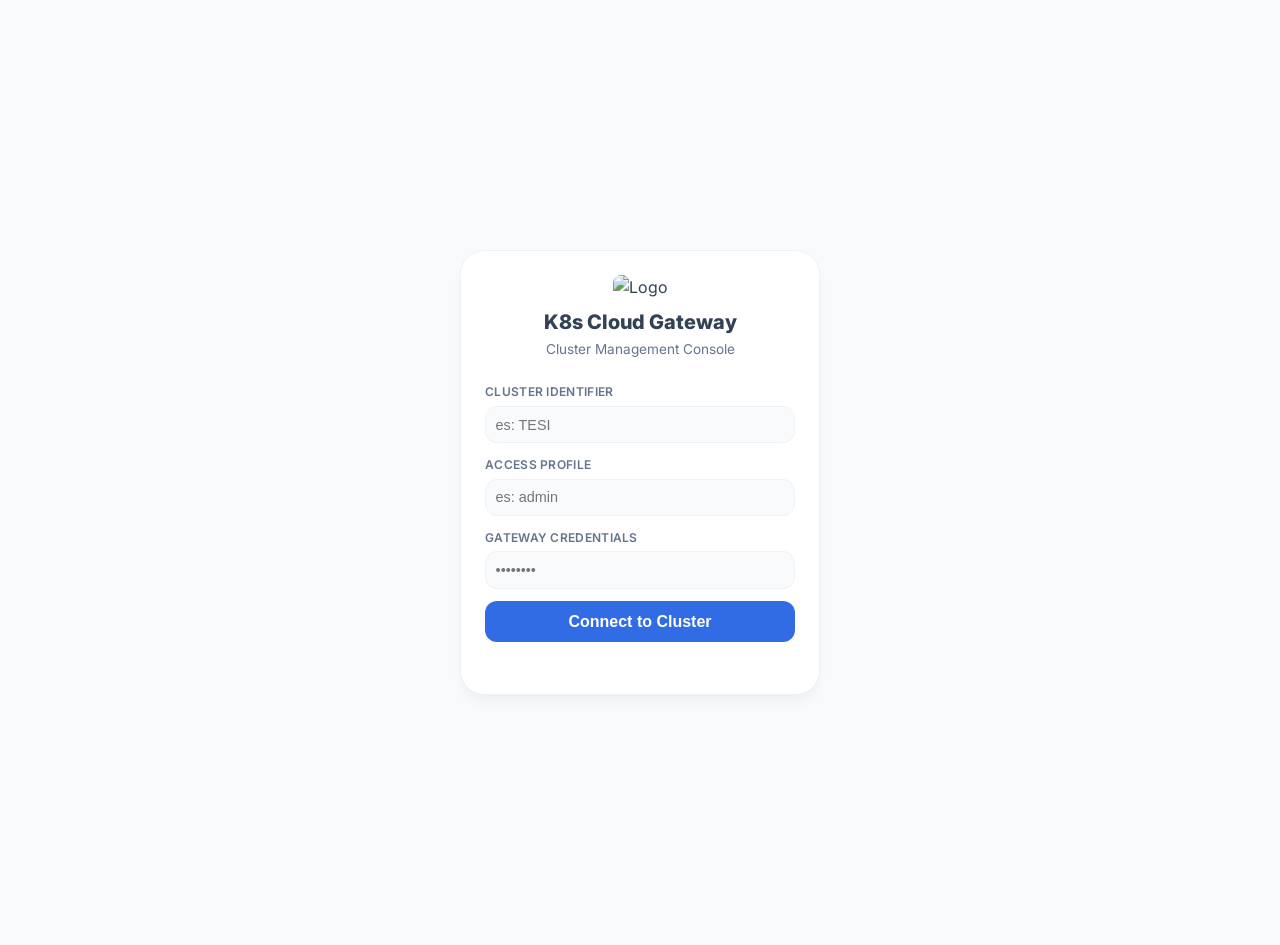
==== commit 148e016e: "Stable v1 frontend: Added logo to login page" ====
--- a/frontend/index.html
+++ b/frontend/index.html
@@ -4,6 +4,7 @@
     <meta charset="UTF-8">
     <meta name="viewport" content="width=device-width, initial-scale=1.0">
     <title>K8s Gateway - Accesso</title>
+    <link rel="icon" type="image/x-icon" href="favicon.ico">
     <link href="https://fonts.googleapis.com/css2?family=Inter:wght@400;500;600;700&display=swap" rel="stylesheet">
     <link rel="stylesheet" href="style.css">
     <style>
@@ -41,6 +42,13 @@
             padding: 0.6rem !important;
             font-size: 0.9rem !important;
         }
+        .auth-logo {
+            width: 64px;           /* Leggermente più grande per visibilità, o 32px come l'originale */
+            height: 64px;
+            object-fit: contain;   /* Mantiene le proporzioni senza tagliare l'immagine */
+            margin-bottom: 0.5rem;
+            border-radius: 8px;    /* Opzionale: arrotonda gli angoli se il logo è molto squadrato */
+        }
         #errorMessage {
             color: #e11d48;
             font-size: 0.8rem;
@@ -54,13 +62,7 @@
 <body class="auth-page" style="display: flex; align-items: center; justify-content: center; height: 100vh; margin: 0;">
     <div class="login-card">
         <div class="auth-header">
-            <svg viewBox="0 0 24 24" fill="none" stroke="currentColor" stroke-width="2" stroke-linecap="round" stroke-linejoin="round" style="color: var(--accent);">
-                <circle cx="12" cy="12" r="10"></circle>
-                <line x1="12" y1="2" x2="12" y2="22"></line>
-                <line x1="2" y1="12" x2="22" y2="12"></line>
-                <path d="m4.93 4.93 14.14 14.14"></path>
-                <path d="m19.07 4.93-14.14 14.14"></path>
-            </svg>
+            <img src="logo_dashboard.jfif" alt="Logo" class="auth-logo">
             <h1>K8s Cloud Gateway</h1>
             <p>Cluster Management Console</p>
         </div>
--- a/frontend/style.css
+++ b/frontend/style.css
@@ -303,4 +303,25 @@
     overflow-y: auto;
     display: block;
     line-height: 1;
+}
+
+.log-row td {
+    background: #f8fafc !important; /* Grigio chiarissimo per staccare */
+    padding: 0 !important;
+}
+.log-container {
+    background: #1e293b; 
+    color: #f1f5f9; 
+    padding: 15px; 
+    margin: 10px;
+    border-radius: 8px;
+    font-size: 0.8rem;
+}
+.log-container pre {
+    white-space: pre-wrap;
+    word-break: break-all;
+    max-height: 400px;
+    overflow-y: auto;
+    font-family: 'Courier New', monospace;
+    margin: 0;
 }
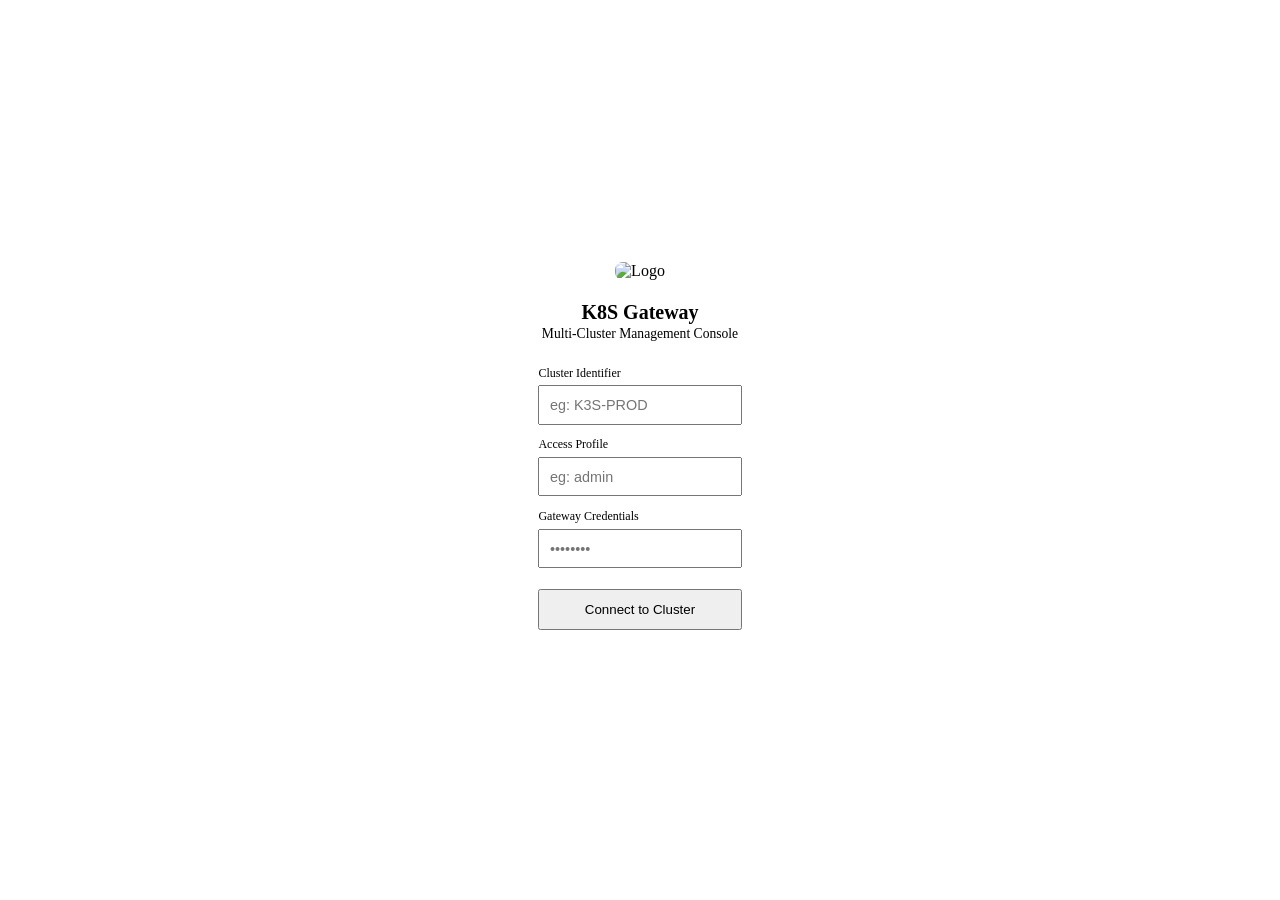
==== commit 0e0af8ea: "Refactor frontend v1: Migrate JWT to http-cookie" ====
--- a/frontend/index.html
+++ b/frontend/index.html
@@ -3,10 +3,10 @@
 <head>
     <meta charset="UTF-8">
     <meta name="viewport" content="width=device-width, initial-scale=1.0">
-    <title>K8s Gateway - Accesso</title>
+    <title>K8s Gate - Login</title>
     <link rel="icon" type="image/x-icon" href="favicon.ico">
     <link href="https://fonts.googleapis.com/css2?family=Inter:wght@400;500;600;700&display=swap" rel="stylesheet">
-    <link rel="stylesheet" href="style.css">
+    <link rel="stylesheet" href="assets/css/style.css">
     <style>
         /* Override specifici per compattare la login senza toccare il CSS globale */
         .login-card {
@@ -63,18 +63,18 @@
     <div class="login-card">
         <div class="auth-header">
             <img src="logo_dashboard.jfif" alt="Logo" class="auth-logo">
-            <h1>K8s Cloud Gateway</h1>
-            <p>Cluster Management Console</p>
+            <h1>K8S Gateway</h1>
+            <p>Multi-Cluster Management Console</p>
         </div>
         
         <form id="loginForm">
             <div class="form-group">
                 <label>Cluster Identifier</label>
-                <input type="text" id="clusterId" placeholder="es: TESI" required autocomplete="off">
+                <input type="text" id="clusterId" placeholder="eg: K3S-PROD" required autocomplete="off">
             </div>
             <div class="form-group">
                 <label>Access Profile</label>
-                <input type="text" id="profile" placeholder="es: admin" required autocomplete="off">
+                <input type="text" id="profile" placeholder="eg: admin" required autocomplete="off">
             </div>
             <div class="form-group">
                 <label>Gateway Credentials</label>
@@ -88,49 +88,51 @@
     </div>
 
     <script>
-        document.getElementById('loginForm').addEventListener('submit', async (e) => {
-            e.preventDefault();
-            const msgDiv = document.getElementById('errorMessage');
-            const btn = e.target.querySelector('button');
-            
-            msgDiv.innerText = "";
-            msgDiv.style.padding = "0";
-            btn.innerText = "Connecting...";
-            btn.disabled = true;
+    document.getElementById('loginForm').addEventListener('submit', async (e) => {
+        e.preventDefault();
+        const msgDiv = document.getElementById('errorMessage');
+        const btn = e.target.querySelector('button');
 
-            const payload = {
-                cluster_id: document.getElementById('clusterId').value,
-                profile: document.getElementById('profile').value,
-                password: document.getElementById('password').value
-            };
+        msgDiv.innerText = "";
+        msgDiv.style.padding = "0";
+        btn.innerText = "Connecting...";
+        btn.disabled = true;
 
-            try {
-                const response = await fetch('http://localhost:8000/auth/login', {
-                    method: 'POST',
-                    headers: { 'Content-Type': 'application/json' },
-                    body: JSON.stringify(payload)
-                });
+        const payload = {
+            cluster_id: document.getElementById('clusterId').value,
+            profile: document.getElementById('profile').value,
+            password: document.getElementById('password').value
+        };
 
-                const data = await response.json();
+        try {
+            const response = await fetch('/api/v1/auth/login', {
+                method: 'POST',
+                credentials: 'include',   // ← necessario perché il browser accetti il Set-Cookie
+                headers: { 'Content-Type': 'application/json' },
+                body: JSON.stringify(payload)
+            });
 
-                if (response.ok) {
-                    localStorage.setItem('k8s_jwt', data.access_token);
-                    localStorage.setItem('current_cluster', payload.cluster_id);
-                    localStorage.setItem('current_profile', payload.profile);
-                    window.location.href = 'dashboard.html';
-                } else {
-                    msgDiv.innerText = data.detail || "Authentication Failed";
-                    msgDiv.style.padding = "8px";
-                    btn.innerText = "Connect to Cluster";
-                    btn.disabled = false;
-                }
-            } catch (err) {
-                msgDiv.innerText = "Error: Backend Unreachable";
+            const data = await response.json();
+
+            if (response.ok) {
+                // Il cookie httpOnly k8s_jwt è già stato impostato dal backend nella response.
+                // Salviamo solo i dati di UI per la dashboard.
+                localStorage.setItem('current_cluster', payload.cluster_id);
+                localStorage.setItem('current_profile', payload.profile);
+                window.location.href = 'dashboard.html';
+            } else {
+                msgDiv.innerText = data.detail || "Authentication Failed";
                 msgDiv.style.padding = "8px";
                 btn.innerText = "Connect to Cluster";
                 btn.disabled = false;
             }
-        });
+        } catch (err) {
+            msgDiv.innerText = "Error: Backend Unreachable";
+            msgDiv.style.padding = "8px";
+            btn.innerText = "Connect to Cluster";
+            btn.disabled = false;
+        }
+    });
     </script>
 </body>
 </html>
